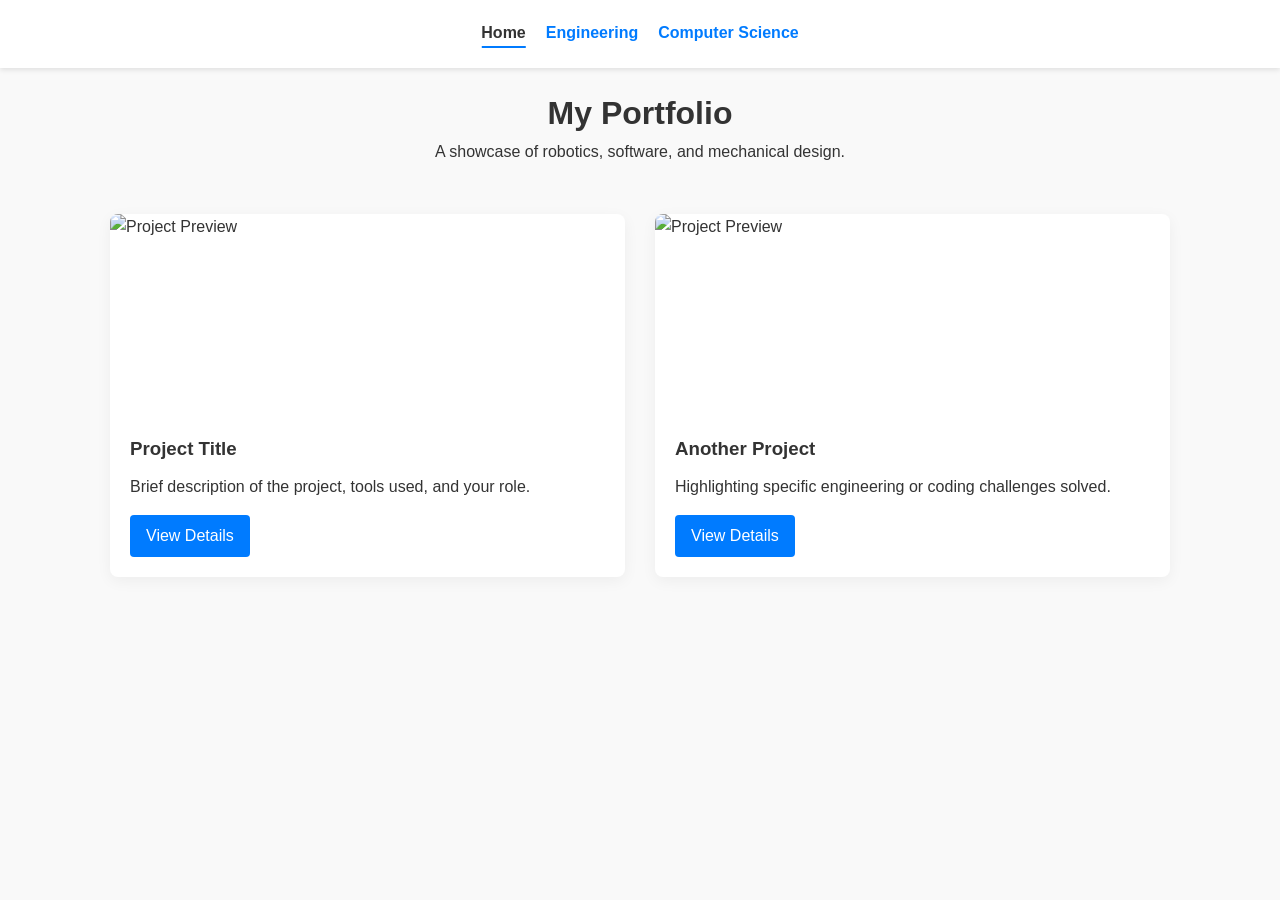
==== index.html @ f0915529 "Experimenting" ====
<!DOCTYPE html>
<html lang="en">

<head>
    <meta charset="UTF-8">
    <meta name="viewport" content="width=device-width, initial-scale=1.0">
    <title>Personal Portfolio</title>
    <link rel="stylesheet" href="/assets/main/style.css">
</head>

<body>

    <nav>
        <a href="./index.html" class="active" data-text="Home">Home</a>
        <a href="./pages/engineering.html" data-text="Engineering">Engineering</a>
        <a href="./pages/cs.html" data-text="Computer Science">Computer Science</a>
    </nav>

    <main class="container">
        <header>
            <h1>My Portfolio</h1>
            <p>A showcase of robotics, software, and mechanical design.</p>
        </header>

        <section class="portfolio-grid">

            <div class="portfolio-card">
                <div class="card-image">
                    <img src="portfolioWebsite/assets/images/project1.jpg" alt="Project Preview">
                </div>
                <div class="card-content">
                    <h3>Project Title</h3>
                    <p>Brief description of the project, tools used, and your role.</p>
                    <a href="portfolioWebsite/pages/projects/placeholder.html" class="btn">View Details</a>
                </div>
            </div>

            <div class="portfolio-card">
                <div class="card-image">
                    <img src="portfolioWebsite/assets/images/project2.jpg" alt="Project Preview">
                </div>
                <div class="card-content">
                    <h3>Another Project</h3>
                    <p>Highlighting specific engineering or coding challenges solved.</p>
                    <a href="#" class="btn">View Details</a>
                </div>
            </div>

        </section>
    </main>

</body>

</html>
---- assets/main/style.css ----
/* General Reset */
* {
    margin: 0;
    padding: 0;
    box-sizing: border-box;
}

body {
    font-family: 'Segoe UI', Tahoma, Geneva, Verdana, sans-serif;
    line-height: 1.6;
    color: #333;
    background-color: #f9f9f9;
}

.container {
    max-width: 1100px;
    margin: 0 auto;
    padding: 20px;
}

header {
    text-align: center;
    margin-bottom: 50px;
}

/* Navigation */
nav {
    display: flex;
    justify-content: center;
    gap: 20px;
    padding: 20px;
    background: #fff;
    box-shadow: 0 2px 5px rgba(0,0,0,0.1);
}

nav a {
    display: inline-flex;
    flex-direction: column;
    align-items: center;
    justify-content: center;
    text-align: center;
    text-decoration: none;
    color: #007bff;
    font-weight: bold;

    transition: all 0.15s ease-in-out; 
    border-bottom: 2px solid transparent;
}

nav a::before {
    content: attr(data-text);
    content: attr(data-text) / "";
    height: 0;
    visibility: hidden;
    overflow: hidden;
    user-select: none;
    pointer-events: none;
    font-weight: 800;
}

nav a:hover {
    color: #007bff;
    border-bottom: 2px solid #007bff;
}

@keyframes underlineGrow {
    from {
        width: 0;
        opacity: 0;
    }
    to {
        width: 100%;
        opacity: 1;
    }
}

nav a.active {
    font-weight: 800;
    color: #333;
    position: relative;
}

nav a.active::after {
    content: '';
    display: block;
    position: absolute;
    left: 50%;
    width: 0;
    height: 2px;
    bottom: -2px;
    background: #007bff;
    width: 100%;
    
    animation: underlineGrow 0.5s ease-out;
    transform: translateX(-50%);
}

/* Main Section */
@keyframes pageFadeIn {
    from {
        opacity: 0;
        transform: translateY(10px);
    }
    to {
        opacity: 1;
        transform: translateY(0);
    }
}

main {
    animation: pageFadeIn 0.8s ease-out forwards;
}

/* Grid Layout */
.portfolio-grid {
    display: grid;
    grid-template-columns: repeat(2, 1fr); /* Two equal columns */
    gap: 30px;
}

/* Portfolio Card Object */
.portfolio-card {
    background: #fff;
    border-radius: 8px;
    overflow: hidden;
    box-shadow: 0 4px 15px rgba(0,0,0,0.05);
    transition: transform 0.3s ease;
}

.portfolio-card:hover {
    transform: translateY(-5px);
}

.card-image img {
    width: 100%;
    height: 200px;
    object-fit: cover;
    display: block;
}

.card-content {
    padding: 20px;
}

.card-content h3 {
    margin-bottom: 10px;
}

.btn {
    display: inline-block;
    margin-top: 15px;
    padding: 8px 16px;
    background: #007bff;
    color: white;
    text-decoration: none;
    border-radius: 4px;
}

/* Responsive: 1 column on smaller screens */
@media (max-width: 768px) {
    .portfolio-grid {
        grid-template-columns: 1fr;
    }
}
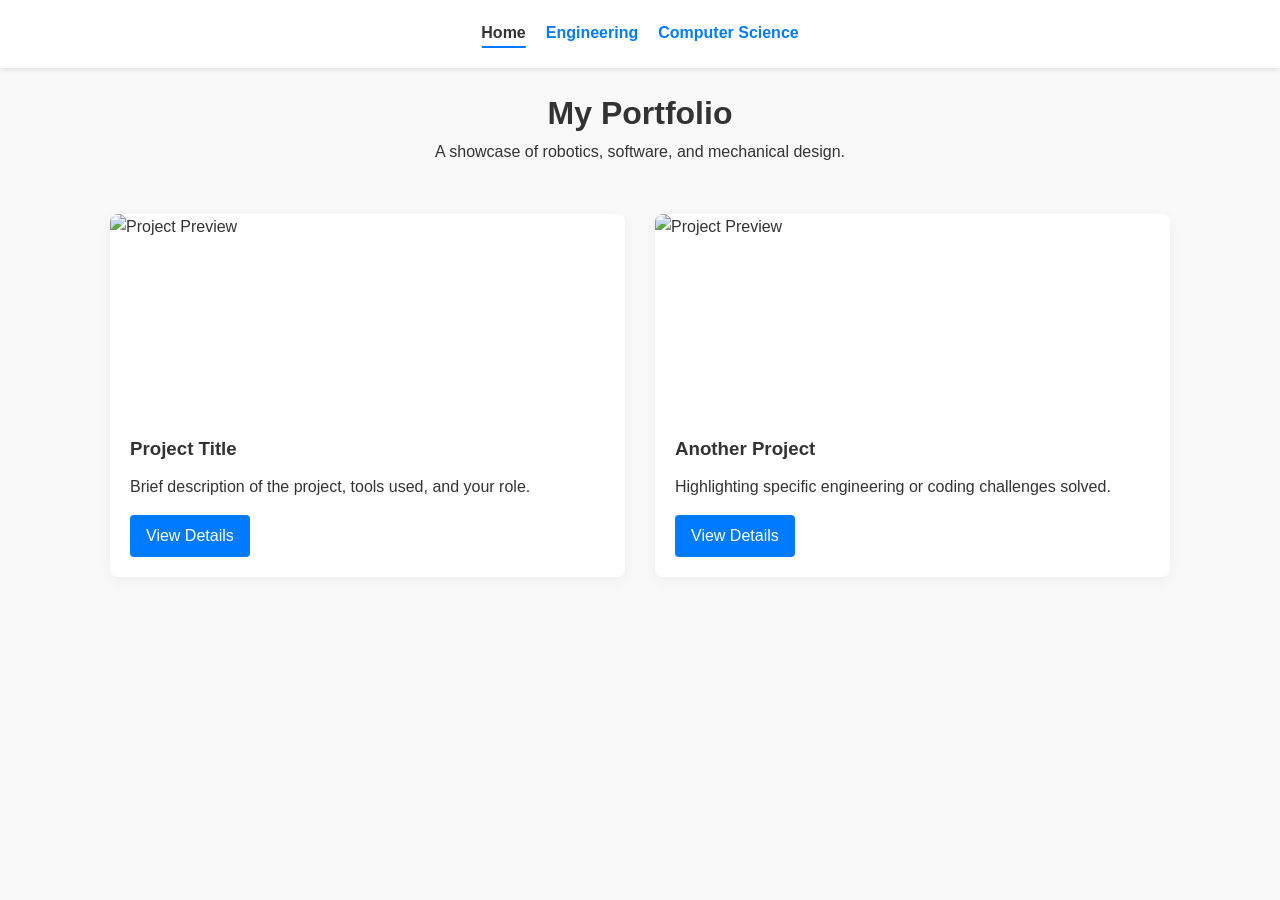
==== commit 985a7b90: "Ahh i undid the fix by accident" ====
--- a/index.html
+++ b/index.html
@@ -5,7 +5,7 @@
     <meta charset="UTF-8">
     <meta name="viewport" content="width=device-width, initial-scale=1.0">
     <title>Personal Portfolio</title>
-    <link rel="stylesheet" href="/assets/main/style.css">
+    <link rel="stylesheet" href="./assets/main/style.css">
 </head>
 
 <body>
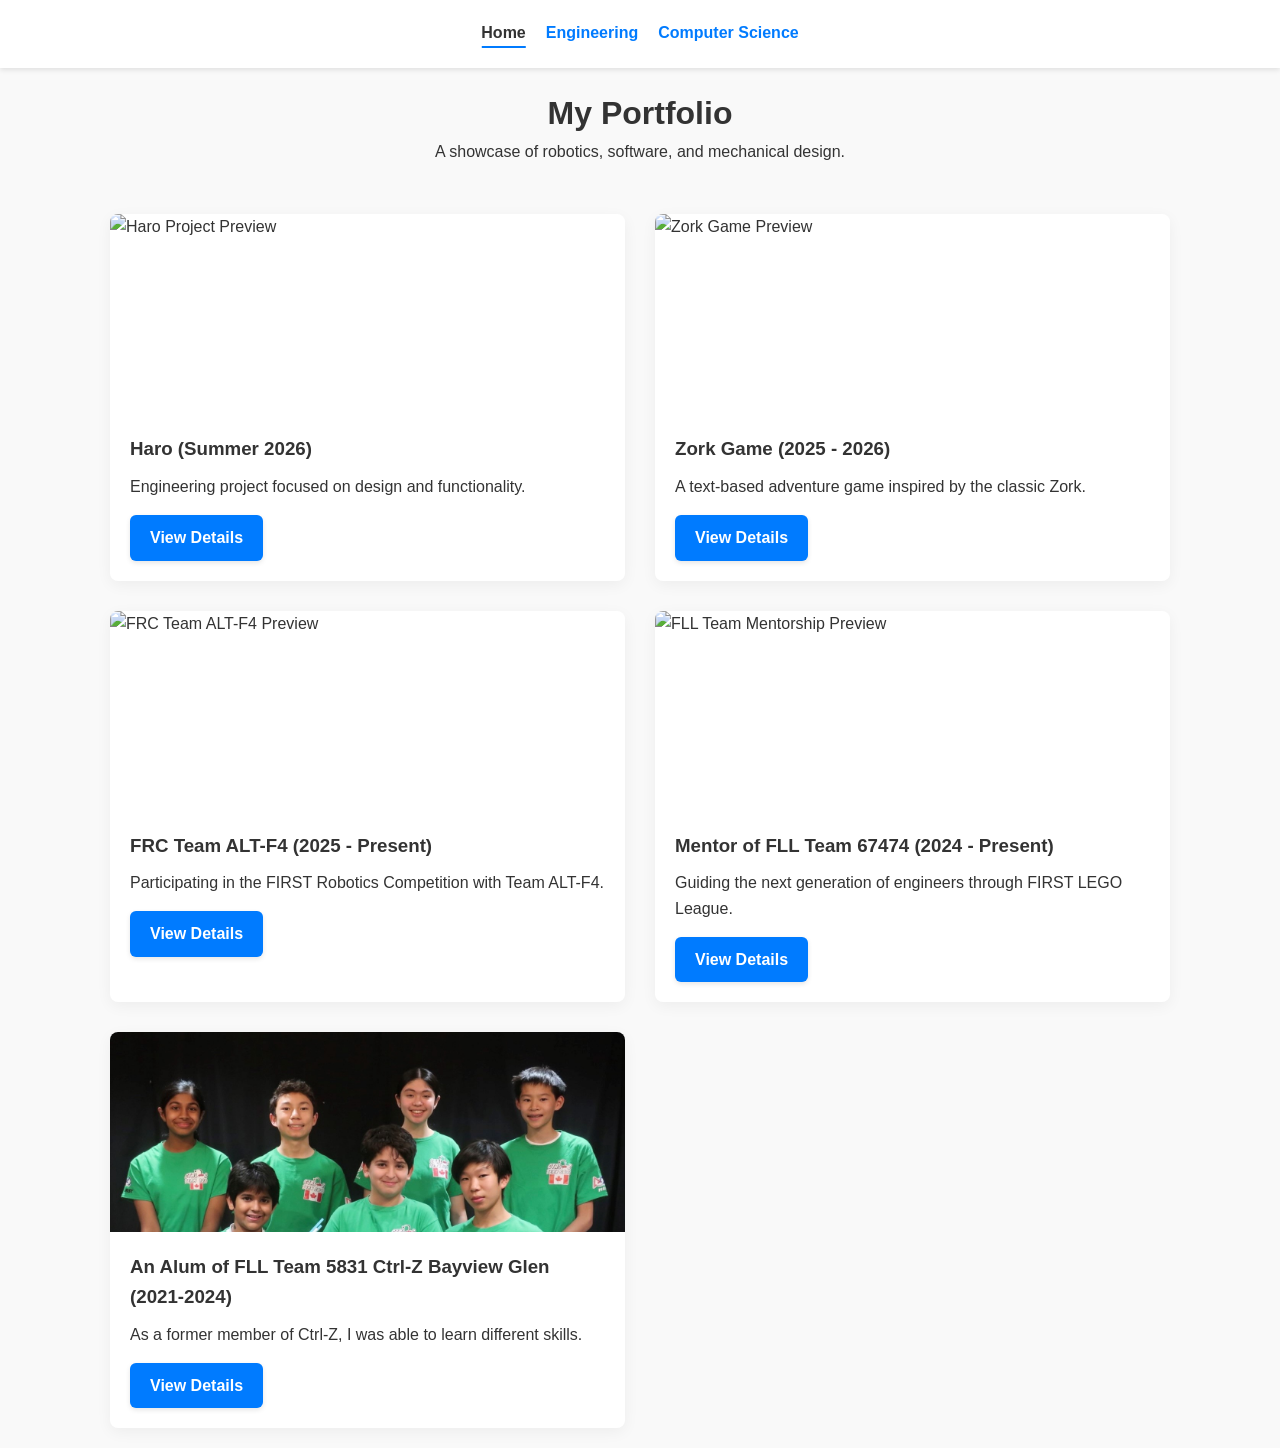
==== commit 527d6c98: "A buncha random placeholders and ctrlz page" ====
--- a/index.html
+++ b/index.html
@@ -26,23 +26,56 @@
 
             <div class="portfolio-card">
                 <div class="card-image">
-                    <img src="portfolioWebsite/assets/images/project1.jpg" alt="Project Preview">
+                    <img src="./assets/images/haro.jpg" alt="Haro Project Preview">
                 </div>
                 <div class="card-content">
-                    <h3>Project Title</h3>
-                    <p>Brief description of the project, tools used, and your role.</p>
-                    <a href="portfolioWebsite/pages/projects/placeholder.html" class="btn">View Details</a>
+                    <h3>Haro (Summer 2026)</h3>
+                    <p>Engineering project focused on design and functionality.</p>
+                    <a href="./pages/projects/haro.html" class="btn">View Details</a>
                 </div>
             </div>
 
             <div class="portfolio-card">
                 <div class="card-image">
-                    <img src="portfolioWebsite/assets/images/project2.jpg" alt="Project Preview">
+                    <img src="./assets/images/zork1.jpg" alt="Zork Game Preview">
                 </div>
                 <div class="card-content">
-                    <h3>Another Project</h3>
-                    <p>Highlighting specific engineering or coding challenges solved.</p>
-                    <a href="#" class="btn">View Details</a>
+                    <h3>Zork Game (2025 - 2026)</h3>
+                    <p>A text-based adventure game inspired by the classic Zork.</p>
+                    <a href="./pages/projects/zork-game.html" class="btn">View Details</a>
+                </div>
+            </div>
+
+            <div class="portfolio-card">
+                <div class="card-image">
+                    <img src="./assets/images/placeholder.jpg" alt="FRC Team ALT-F4 Preview">
+                </div>
+                <div class="card-content">
+                    <h3>FRC Team ALT-F4 (2025 - Present)</h3>
+                    <p>Participating in the FIRST Robotics Competition with Team ALT-F4.</p>
+                    <a href="./pages/projects/alt-f4.html" class="btn">View Details</a>
+                </div>
+            </div>
+
+            <div class="portfolio-card">
+                <div class="card-image">
+                    <img src="./assets/images/placeholder1.jpg" alt="FLL Team Mentorship Preview">
+                </div>
+                <div class="card-content">
+                    <h3>Mentor of FLL Team 67474 (2024 - Present)</h3>
+                    <p>Guiding the next generation of engineers through FIRST LEGO League.</p>
+                    <a href="./pages/projects/fll-67474-mentor.html" class="btn">View Details</a>
+                </div>
+            </div>
+
+            <div class="portfolio-card">
+                <div class="card-image">
+                    <img src="./assets/images/team.jpg" style="object-position: top;" alt="Project Preview">
+                </div>
+                <div class="card-content">
+                    <h3>An Alum of FLL Team 5831 Ctrl-Z Bayview Glen (2021-2024)</h3>
+                    <p>As a former member of Ctrl-Z, I was able to learn different skills.</p>
+                    <a href="./pages/projects/ctrlz.html" class="btn">View Details</a>
                 </div>
             </div>
 
--- a/assets/main/style.css
+++ b/assets/main/style.css
@@ -30,7 +30,7 @@
     gap: 20px;
     padding: 20px;
     background: #fff;
-    box-shadow: 0 2px 5px rgba(0,0,0,0.1);
+    box-shadow: 0 2px 5px rgba(0, 0, 0, 0.1);
 }
 
 nav a {
@@ -43,7 +43,7 @@
     color: #007bff;
     font-weight: bold;
 
-    transition: all 0.15s ease-in-out; 
+    transition: all 0.15s ease-in-out;
     border-bottom: 2px solid transparent;
 }
 
@@ -68,6 +68,7 @@
         width: 0;
         opacity: 0;
     }
+
     to {
         width: 100%;
         opacity: 1;
@@ -90,7 +91,7 @@
     bottom: -2px;
     background: #007bff;
     width: 100%;
-    
+
     animation: underlineGrow 0.5s ease-out;
     transform: translateX(-50%);
 }
@@ -101,6 +102,7 @@
         opacity: 0;
         transform: translateY(10px);
     }
+
     to {
         opacity: 1;
         transform: translateY(0);
@@ -114,7 +116,8 @@
 /* Grid Layout */
 .portfolio-grid {
     display: grid;
-    grid-template-columns: repeat(2, 1fr); /* Two equal columns */
+    grid-template-columns: repeat(2, 1fr);
+    /* Two equal columns */
     gap: 30px;
 }
 
@@ -123,7 +126,7 @@
     background: #fff;
     border-radius: 8px;
     overflow: hidden;
-    box-shadow: 0 4px 15px rgba(0,0,0,0.05);
+    box-shadow: 0 4px 15px rgba(0, 0, 0, 0.05);
     transition: transform 0.3s ease;
 }
 
@@ -135,6 +138,7 @@
     width: 100%;
     height: 200px;
     object-fit: cover;
+    object-position: center;
     display: block;
 }
 
@@ -149,11 +153,37 @@
 .btn {
     display: inline-block;
     margin-top: 15px;
-    padding: 8px 16px;
+    padding: 10px 20px;
     background: #007bff;
     color: white;
     text-decoration: none;
-    border-radius: 4px;
+    border-radius: 6px;
+    font-weight: 600;
+
+    /* The "Smoothness" settings */
+    transition: all 0.3s cubic-bezier(0.25, 0.8, 0.25, 1);
+    box-shadow: 0 2px 5px rgba(0, 0, 0, 0.1);
+}
+
+/* Hover State */
+.btn:hover {
+    background: #096cd6;
+    transform: translateY(-3px);
+}
+
+.btn:active {
+    transform: translateY(-1px);
+}
+
+.main-img {
+    width: 100%;
+    height: auto;
+    max-width: 1000px;
+    max-height: 1000px;
+    overflow: hidden;
+    border-radius: 12px;
+    margin-bottom: 30px;
+    box-shadow: 0 10px 30px rgba(0,0,0,0.1);
 }
 
 /* Responsive: 1 column on smaller screens */
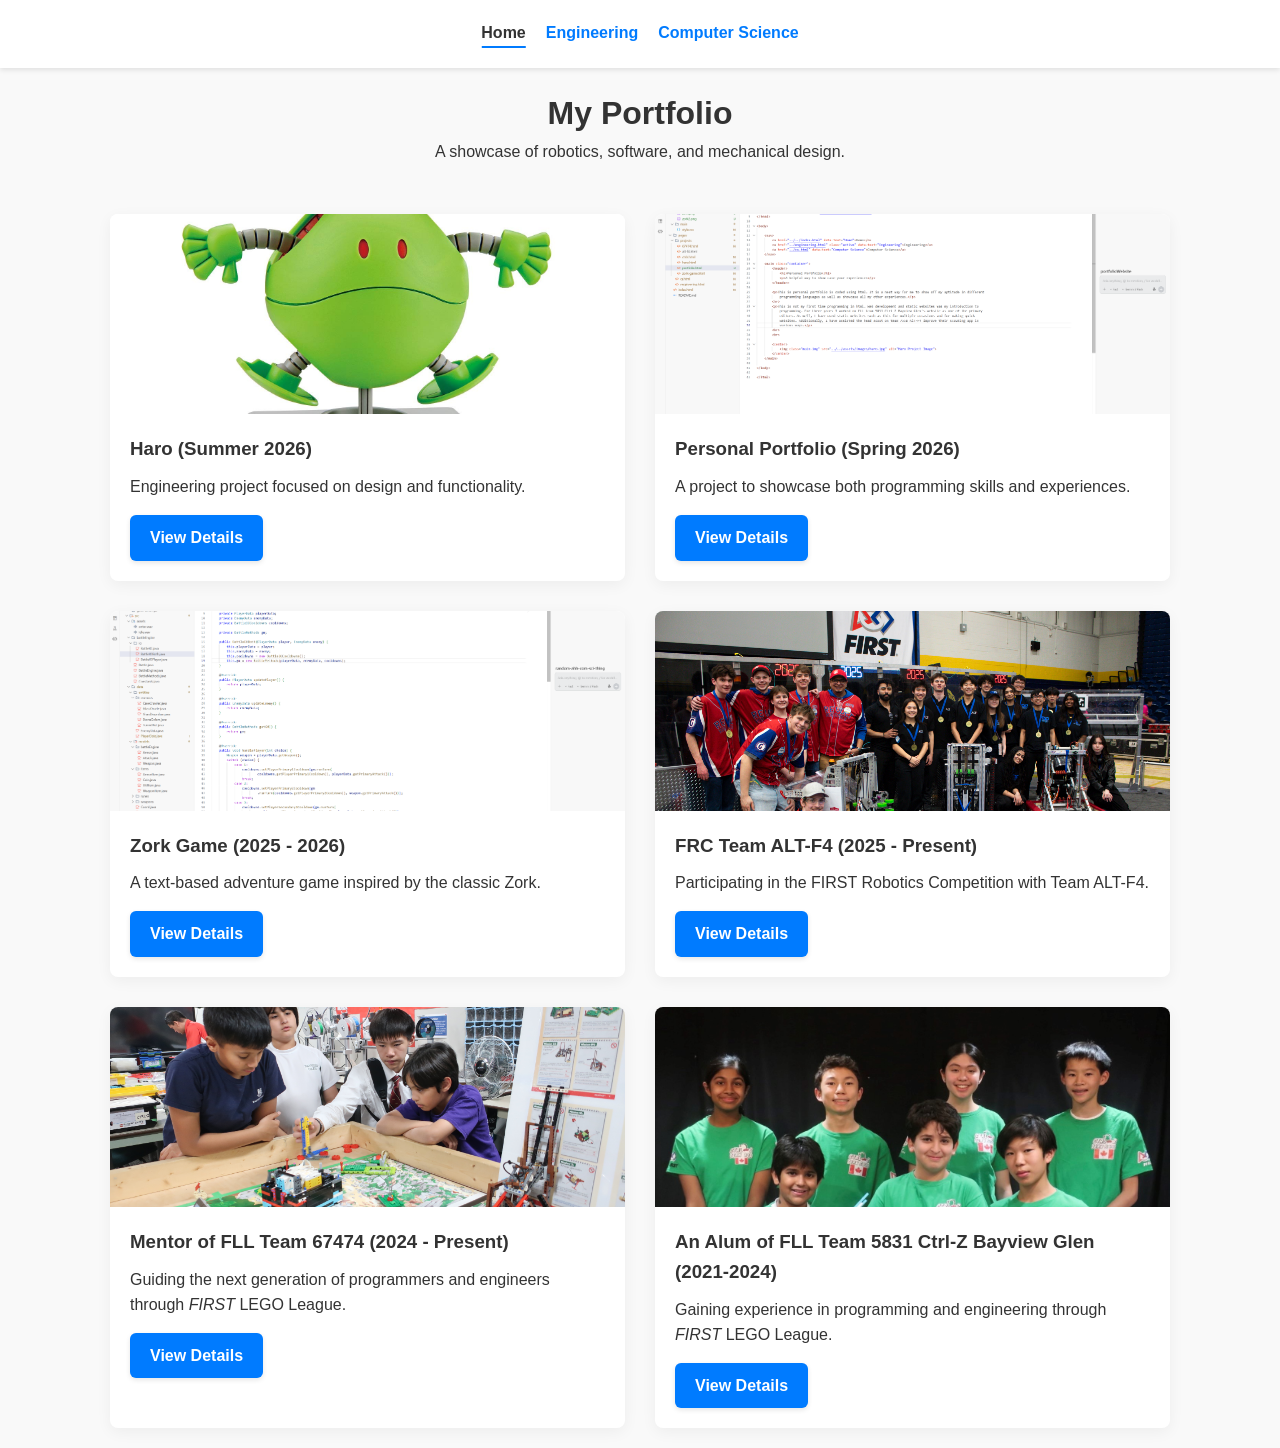
==== commit 5a3065ad: "DONE" ====
--- a/index.html
+++ b/index.html
@@ -37,7 +37,18 @@
 
             <div class="portfolio-card">
                 <div class="card-image">
-                    <img src="./assets/images/zork1.jpg" alt="Zork Game Preview">
+                    <img src="./assets/images/portfolio.png" alt="Portfolio">
+                </div>
+                <div class="card-content">
+                    <h3>Personal Portfolio (Spring 2026)</h3>
+                    <p>A project to showcase both programming skills and experiences.</p>
+                    <a href="./pages/projects/portfolio.html" class="btn">View Details</a>
+                </div>
+            </div>
+
+            <div class="portfolio-card">
+                <div class="card-image">
+                    <img src="./assets/images/zork.png" alt="Zork Game Preview">
                 </div>
                 <div class="card-content">
                     <h3>Zork Game (2025 - 2026)</h3>
@@ -48,7 +59,7 @@
 
             <div class="portfolio-card">
                 <div class="card-image">
-                    <img src="./assets/images/placeholder.jpg" alt="FRC Team ALT-F4 Preview">
+                    <img src="./assets/images/7558.avif" style="object-position: top;" alt="FRC Team ALT-F4 Preview">
                 </div>
                 <div class="card-content">
                     <h3>FRC Team ALT-F4 (2025 - Present)</h3>
@@ -59,12 +70,12 @@
 
             <div class="portfolio-card">
                 <div class="card-image">
-                    <img src="./assets/images/placeholder1.jpg" alt="FLL Team Mentorship Preview">
+                    <img src="../assets/images/674742025.jpg" alt="FLL Team Mentorship Preview">
                 </div>
                 <div class="card-content">
                     <h3>Mentor of FLL Team 67474 (2024 - Present)</h3>
-                    <p>Guiding the next generation of engineers through FIRST LEGO League.</p>
-                    <a href="./pages/projects/fll-67474-mentor.html" class="btn">View Details</a>
+                    <p>Guiding the next generation of programmers and engineers through <i>FIRST</i> LEGO League.</p>
+                    <a href="./pages/projects/67474.html" class="btn">View Details</a>
                 </div>
             </div>
 
@@ -74,7 +85,7 @@
                 </div>
                 <div class="card-content">
                     <h3>An Alum of FLL Team 5831 Ctrl-Z Bayview Glen (2021-2024)</h3>
-                    <p>As a former member of Ctrl-Z, I was able to learn different skills.</p>
+                    <p>Gaining experience in programming and engineering through <i>FIRST</i> LEGO League.</p>
                     <a href="./pages/projects/ctrlz.html" class="btn">View Details</a>
                 </div>
             </div>
--- a/assets/main/style.css
+++ b/assets/main/style.css
@@ -178,8 +178,8 @@
 .main-img {
     width: 100%;
     height: auto;
-    max-width: 1000px;
-    max-height: 1000px;
+    max-width: 750px;
+    max-height: 750px;
     overflow: hidden;
     border-radius: 12px;
     margin-bottom: 30px;
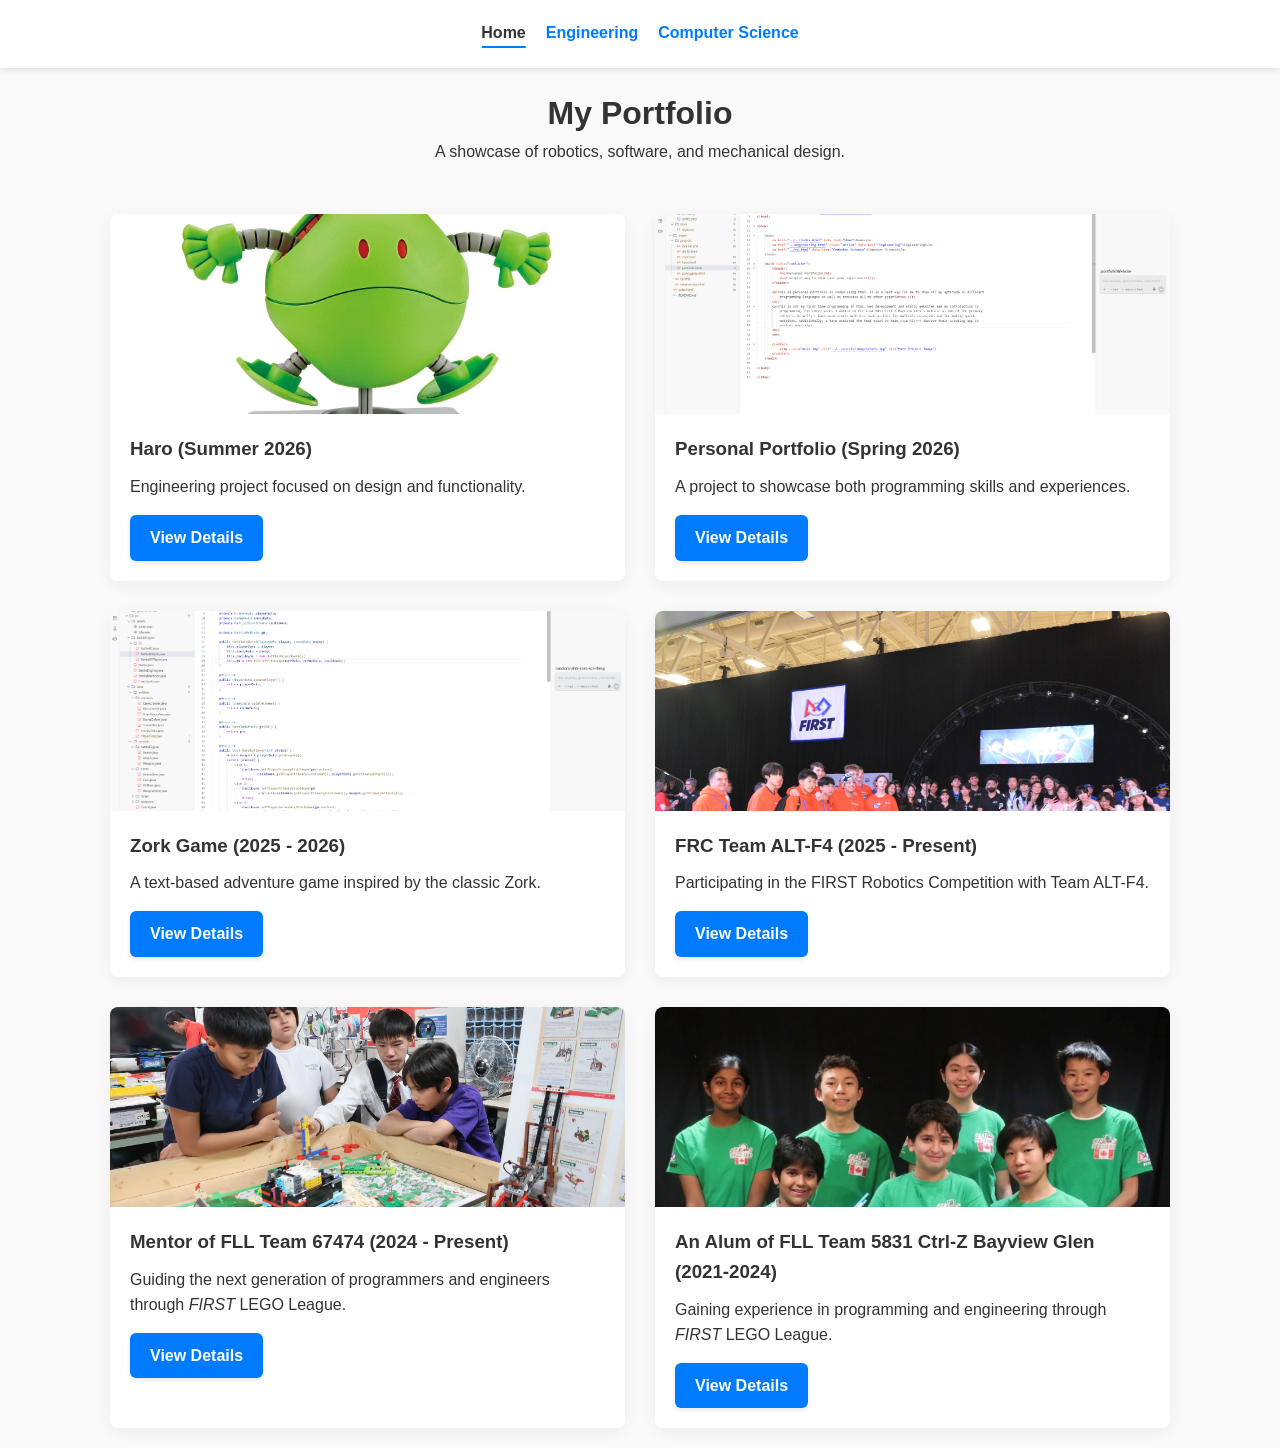
==== commit 874a21eb: "photo swap" ====
--- a/index.html
+++ b/index.html
@@ -59,7 +59,7 @@
 
             <div class="portfolio-card">
                 <div class="card-image">
-                    <img src="./assets/images/7558.avif" style="object-position: top;" alt="FRC Team ALT-F4 Preview">
+                    <img src="./assets/images/7558.jpg" style="object-position: top;" alt="FRC Team ALT-F4 Preview">
                 </div>
                 <div class="card-content">
                     <h3>FRC Team ALT-F4 (2025 - Present)</h3>
@@ -70,7 +70,7 @@
 
             <div class="portfolio-card">
                 <div class="card-image">
-                    <img src="../assets/images/674742025.jpg" alt="FLL Team Mentorship Preview">
+                    <img src="./assets/images/674742025.jpg" alt="FLL Team Mentorship Preview">
                 </div>
                 <div class="card-content">
                     <h3>Mentor of FLL Team 67474 (2024 - Present)</h3>
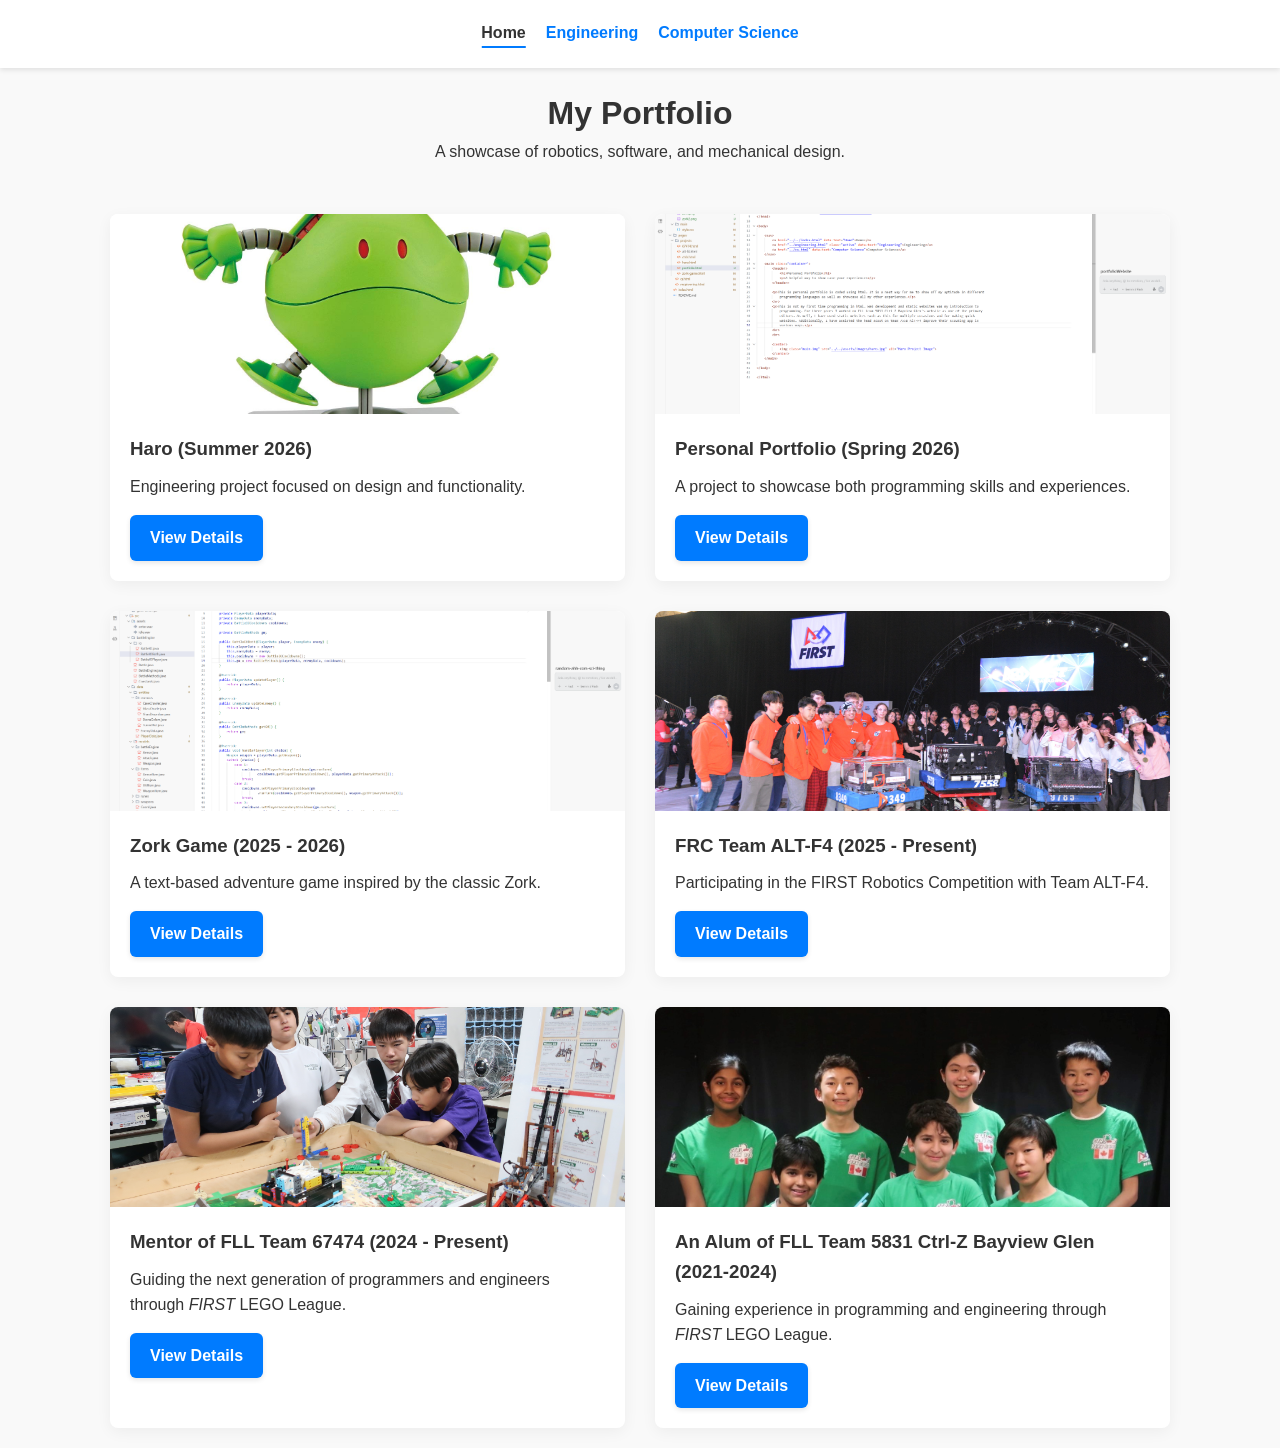
==== commit bc640a47: "fixing centering issues" ====
--- a/index.html
+++ b/index.html
@@ -59,7 +59,7 @@
 
             <div class="portfolio-card">
                 <div class="card-image">
-                    <img src="./assets/images/7558.jpg" style="object-position: top;" alt="FRC Team ALT-F4 Preview">
+                    <img src="./assets/images/7558.jpg" alt="FRC Team ALT-F4 Preview">
                 </div>
                 <div class="card-content">
                     <h3>FRC Team ALT-F4 (2025 - Present)</h3>
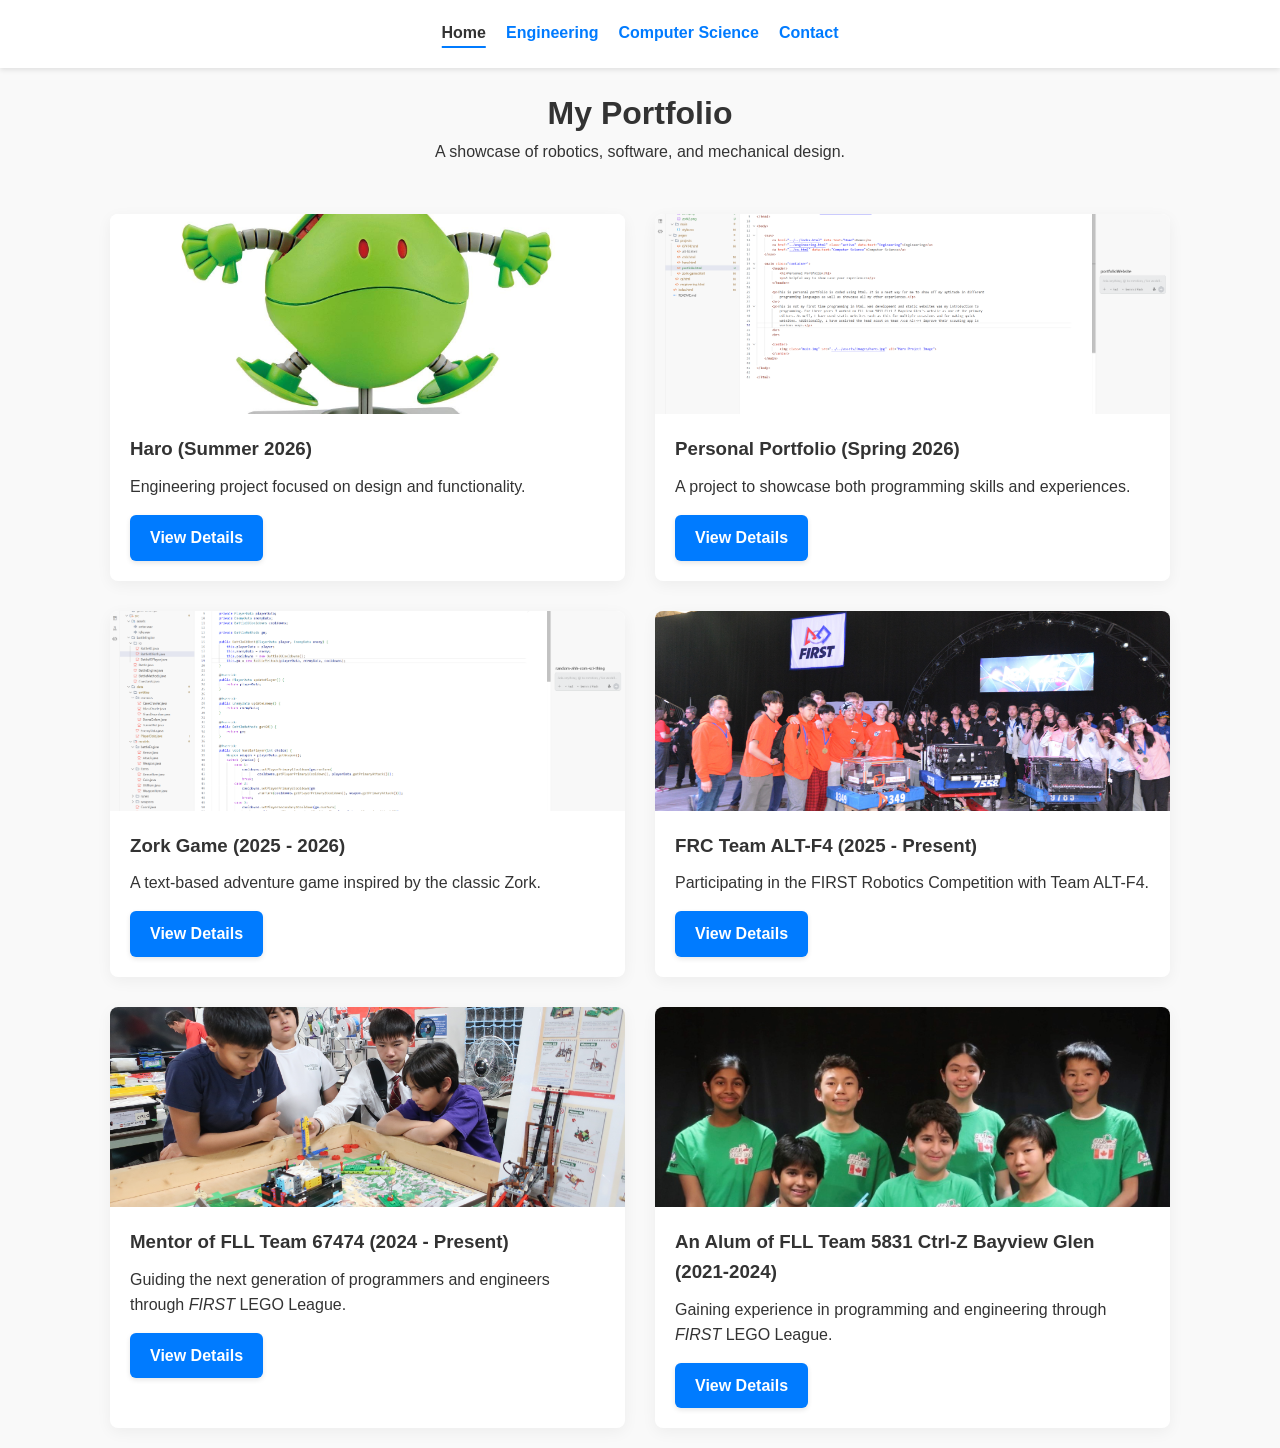
==== commit 5f977635: "contacts page" ====
--- a/index.html
+++ b/index.html
@@ -14,6 +14,7 @@
         <a href="./index.html" class="active" data-text="Home">Home</a>
         <a href="./pages/engineering.html" data-text="Engineering">Engineering</a>
         <a href="./pages/cs.html" data-text="Computer Science">Computer Science</a>
+        <a href="./pages/contact.html" data-text="Contact">Contact</a>
     </nav>
 
     <main class="container">
